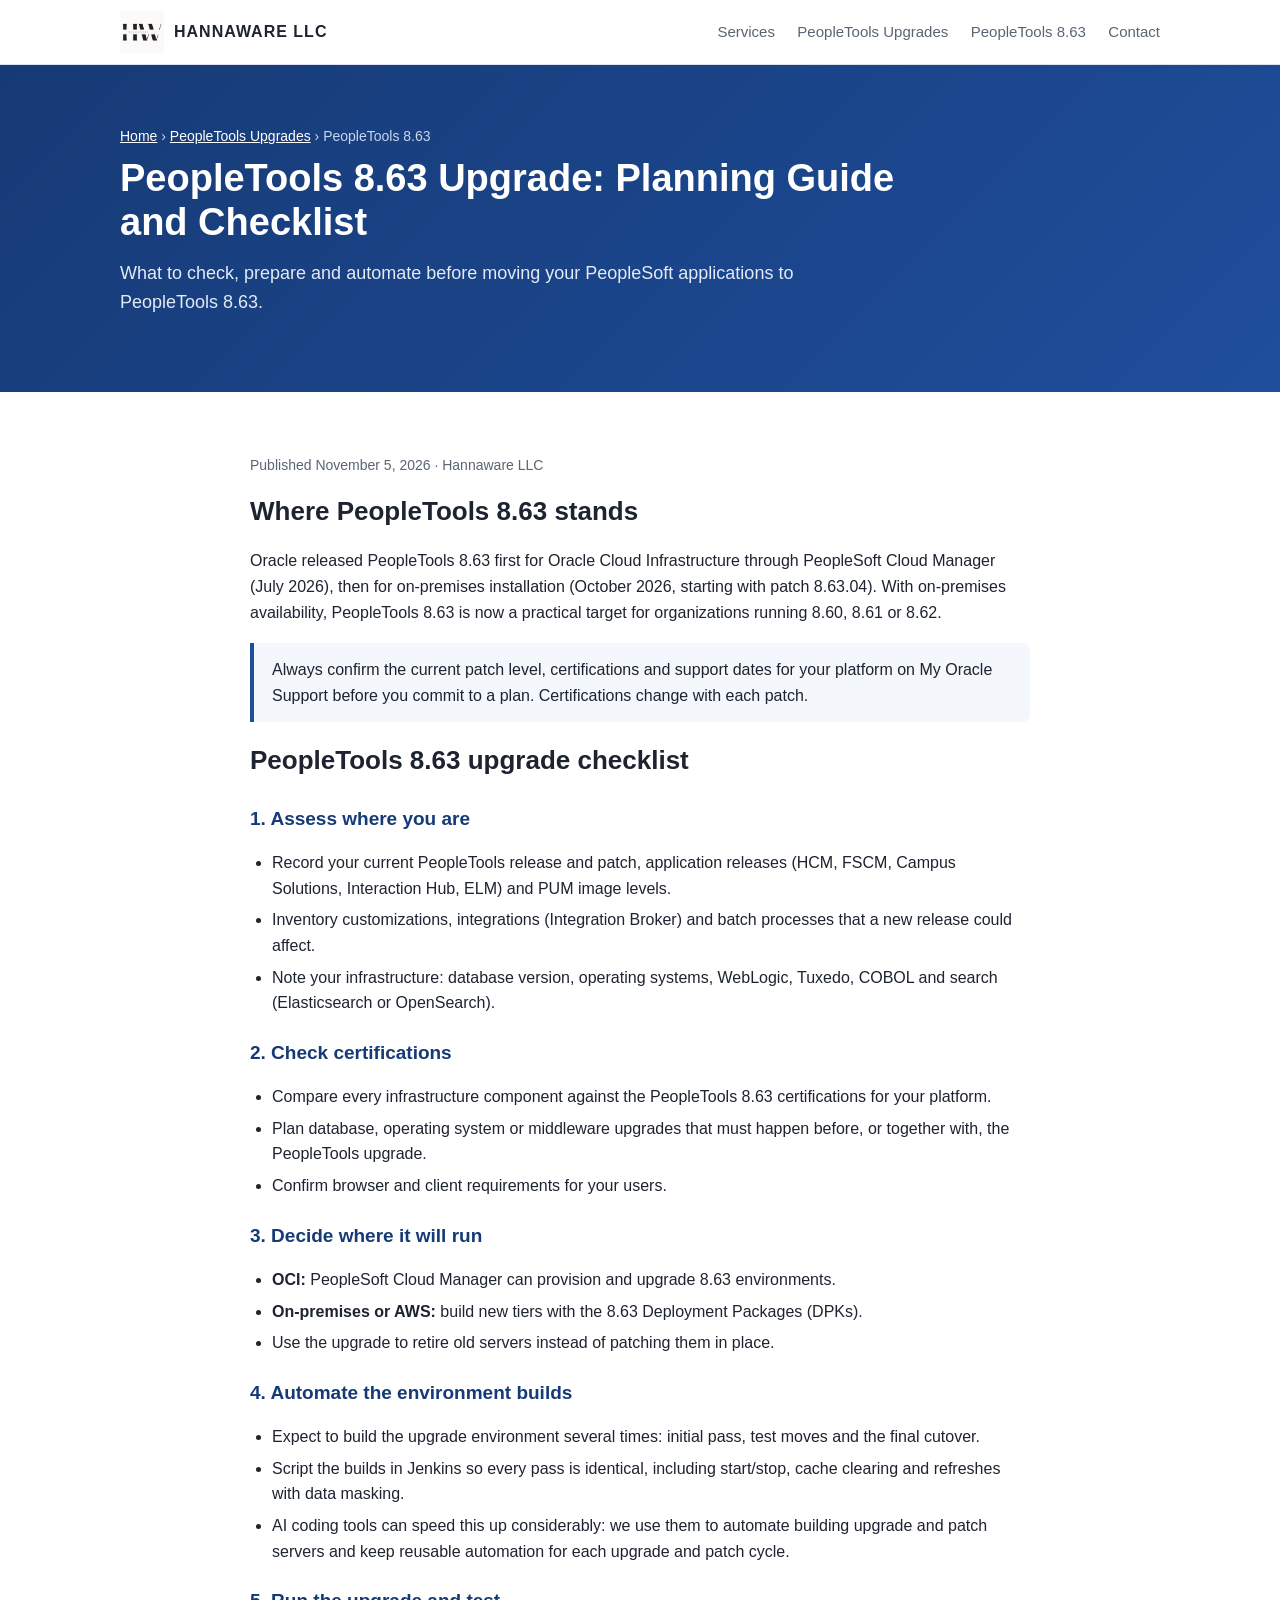
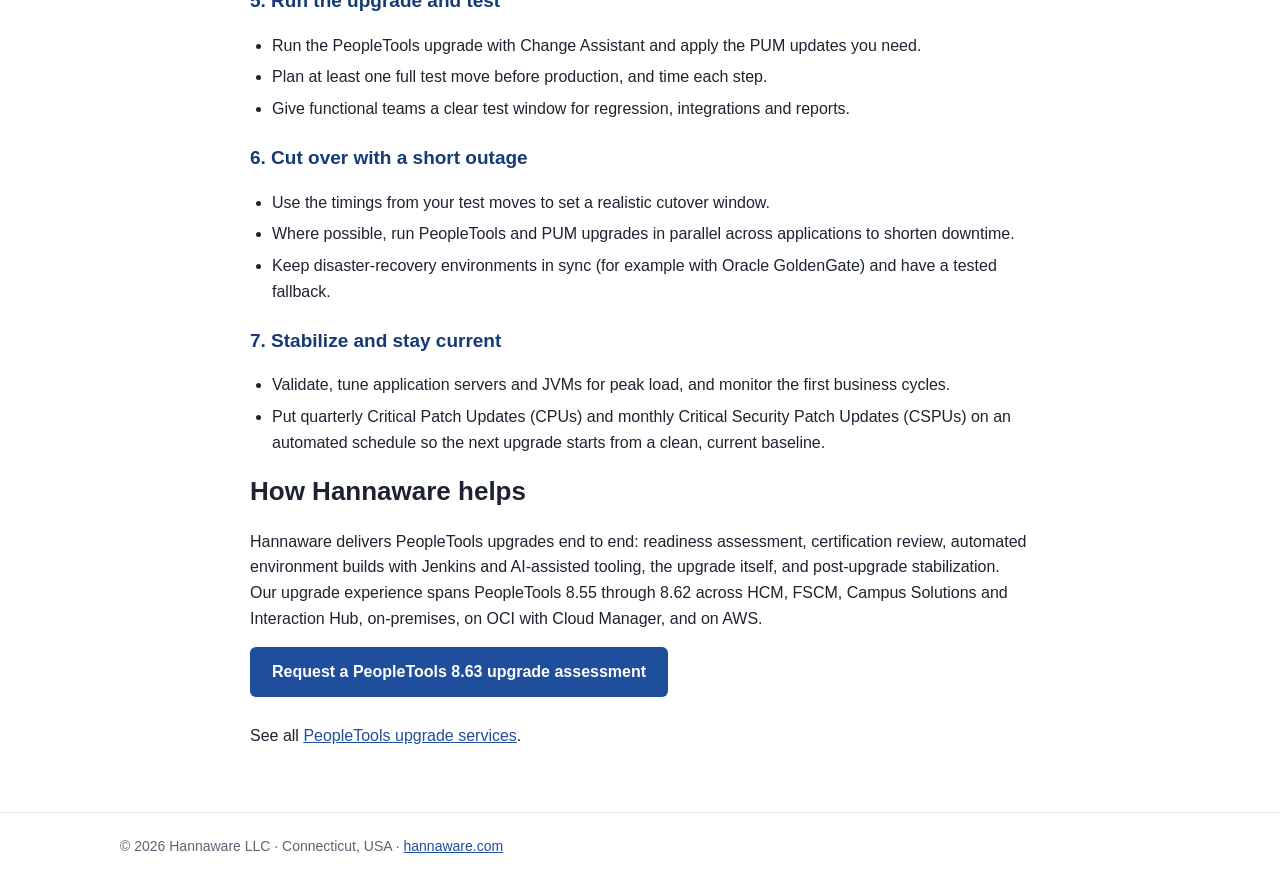
==== peopletools-8-63-upgrade/index.html @ 636952e4 "Add PeopleTools upgrade and 8.63 guide pages; AI build automation Co-Authored-By: Claude Opus 5.5 <n" ====
<!doctype html>
<html lang="en">
<head>
<meta charset="utf-8">
<meta name="viewport" content="width=device-width, initial-scale=1">
<title>PeopleTools 8.63 Upgrade: Planning Guide and Checklist | Hannaware</title>
<meta name="description" content="How to plan a PeopleTools 8.63 upgrade: release availability on OCI and on-premises, certification checks, PUM and DPK preparation, testing and cutover, and how to automate upgrade server builds.">
<meta name="keywords" content="PeopleTools 8.63, PeopleTools 8.63 upgrade, PeopleTools upgrade checklist, PeopleTools upgrade plan, upgrade to PeopleTools 8.63, PeopleSoft 8.63, PeopleSoft Cloud Manager 8.63, PeopleTools upgrade automation">
<link rel="canonical" href="https://hannaware.com/peopletools-8-63-upgrade/">
<link rel="icon" href="/logo.jpg" type="image/jpeg">
<meta property="og:type" content="article">
<meta property="og:title" content="PeopleTools 8.63 Upgrade: Planning Guide and Checklist">
<meta property="og:description" content="A practical checklist for planning and running a PeopleTools 8.63 upgrade.">
<meta property="og:url" content="https://hannaware.com/peopletools-8-63-upgrade/">
<meta property="og:image" content="https://hannaware.com/logo.jpg">
<link rel="stylesheet" href="/site.css">
<script type="application/ld+json">
{
  "@context": "https://schema.org",
  "@type": "Article",
  "headline": "PeopleTools 8.63 Upgrade: Planning Guide and Checklist",
  "datePublished": "2026-11-05",
  "dateModified": "2026-11-05",
  "author": { "@type": "Organization", "name": "Hannaware LLC", "url": "https://hannaware.com/" },
  "publisher": { "@type": "Organization", "name": "Hannaware LLC", "logo": { "@type": "ImageObject", "url": "https://hannaware.com/logo.jpg" } },
  "mainEntityOfPage": "https://hannaware.com/peopletools-8-63-upgrade/"
}
</script>
</head>
<body>

<header>
  <div class="wrap">
    <a class="brand" href="/"><img src="/logo.jpg" alt="Hannaware LLC logo">HANNAWARE LLC</a>
    <nav>
      <a href="/#services">Services</a>
      <a href="/peopletools-upgrade/">PeopleTools Upgrades</a>
      <a href="/peopletools-8-63-upgrade/">PeopleTools 8.63</a>
      <a href="/#contact">Contact</a>
    </nav>
  </div>
</header>

<div class="hero">
  <div class="wrap">
    <div class="crumb"><a href="/">Home</a> &rsaquo; <a href="/peopletools-upgrade/">PeopleTools Upgrades</a> &rsaquo; PeopleTools 8.63</div>
    <h1>PeopleTools 8.63 Upgrade: Planning Guide and Checklist</h1>
    <p>What to check, prepare and automate before moving your PeopleSoft applications to PeopleTools 8.63.</p>
  </div>
</div>

<section>
  <div class="wrap narrow">
    <article>
      <p class="meta">Published November 5, 2026 &middot; Hannaware LLC</p>

      <h2>Where PeopleTools 8.63 stands</h2>
      <p>Oracle released PeopleTools 8.63 first for Oracle Cloud Infrastructure through PeopleSoft Cloud Manager (July 2026), then for on-premises installation (October 2026, starting with patch 8.63.04). With on-premises availability, PeopleTools 8.63 is now a practical target for organizations running 8.60, 8.61 or 8.62.</p>
      <div class="callout">Always confirm the current patch level, certifications and support dates for your platform on My Oracle Support before you commit to a plan. Certifications change with each patch.</div>

      <h2>PeopleTools 8.63 upgrade checklist</h2>

      <h3>1. Assess where you are</h3>
      <ul>
        <li>Record your current PeopleTools release and patch, application releases (HCM, FSCM, Campus Solutions, Interaction Hub, ELM) and PUM image levels.</li>
        <li>Inventory customizations, integrations (Integration Broker) and batch processes that a new release could affect.</li>
        <li>Note your infrastructure: database version, operating systems, WebLogic, Tuxedo, COBOL and search (Elasticsearch or OpenSearch).</li>
      </ul>

      <h3>2. Check certifications</h3>
      <ul>
        <li>Compare every infrastructure component against the PeopleTools 8.63 certifications for your platform.</li>
        <li>Plan database, operating system or middleware upgrades that must happen before, or together with, the PeopleTools upgrade.</li>
        <li>Confirm browser and client requirements for your users.</li>
      </ul>

      <h3>3. Decide where it will run</h3>
      <ul>
        <li><b>OCI:</b> PeopleSoft Cloud Manager can provision and upgrade 8.63 environments.</li>
        <li><b>On-premises or AWS:</b> build new tiers with the 8.63 Deployment Packages (DPKs).</li>
        <li>Use the upgrade to retire old servers instead of patching them in place.</li>
      </ul>

      <h3>4. Automate the environment builds</h3>
      <ul>
        <li>Expect to build the upgrade environment several times: initial pass, test moves and the final cutover.</li>
        <li>Script the builds in Jenkins so every pass is identical, including start/stop, cache clearing and refreshes with data masking.</li>
        <li>AI coding tools can speed this up considerably: we use them to automate building upgrade and patch servers and keep reusable automation for each upgrade and patch cycle.</li>
      </ul>

      <h3>5. Run the upgrade and test</h3>
      <ul>
        <li>Run the PeopleTools upgrade with Change Assistant and apply the PUM updates you need.</li>
        <li>Plan at least one full test move before production, and time each step.</li>
        <li>Give functional teams a clear test window for regression, integrations and reports.</li>
      </ul>

      <h3>6. Cut over with a short outage</h3>
      <ul>
        <li>Use the timings from your test moves to set a realistic cutover window.</li>
        <li>Where possible, run PeopleTools and PUM upgrades in parallel across applications to shorten downtime.</li>
        <li>Keep disaster-recovery environments in sync (for example with Oracle GoldenGate) and have a tested fallback.</li>
      </ul>

      <h3>7. Stabilize and stay current</h3>
      <ul>
        <li>Validate, tune application servers and JVMs for peak load, and monitor the first business cycles.</li>
        <li>Put quarterly Critical Patch Updates (CPUs) and monthly Critical Security Patch Updates (CSPUs) on an automated schedule so the next upgrade starts from a clean, current baseline.</li>
      </ul>

      <h2>How Hannaware helps</h2>
      <p>Hannaware delivers PeopleTools upgrades end to end: readiness assessment, certification review, automated environment builds with Jenkins and AI-assisted tooling, the upgrade itself, and post-upgrade stabilization. Our upgrade experience spans PeopleTools 8.55 through 8.62 across HCM, FSCM, Campus Solutions and Interaction Hub, on-premises, on OCI with Cloud Manager, and on AWS.</p>
      <p><a class="btn btn-primary" href="/#contact">Request a PeopleTools 8.63 upgrade assessment</a></p>
      <p>See all <a href="/peopletools-upgrade/">PeopleTools upgrade services</a>.</p>
    </article>
  </div>
</section>

<footer>
  <div class="wrap">&copy; 2026 Hannaware LLC &middot; Connecticut, USA &middot; <a href="/">hannaware.com</a></div>
</footer>
</body>
</html>
---- site.css ----
:root { --blue: #1F4E9C; --blue-dark: #163a75; --ink: #1d2330; --muted: #5a6475; --line: #dde3ee; --bg: #ffffff; --bg-soft: #f4f7fc; }
* { box-sizing: border-box; }
body { margin: 0; font-family: "Segoe UI", Calibri, Arial, sans-serif; color: var(--ink); background: var(--bg); line-height: 1.6; }
a { color: var(--blue); }
.wrap { max-width: 1080px; margin: 0 auto; padding: 0 20px; }
.narrow { max-width: 820px; }
header { border-bottom: 1px solid var(--line); background: #fff; position: sticky; top: 0; z-index: 10; }
header .wrap { display: flex; align-items: center; justify-content: space-between; gap: 16px; padding-top: 10px; padding-bottom: 10px; }
.brand { display: flex; align-items: center; gap: 10px; text-decoration: none; color: var(--ink); font-weight: 700; letter-spacing: 1px; }
.brand img { width: 44px; height: 44px; }
nav a { margin-left: 18px; text-decoration: none; color: var(--muted); font-size: 15px; }
nav a:hover { color: var(--blue); }
.hero { background: linear-gradient(135deg, var(--blue-dark), var(--blue)); color: #fff; padding: 60px 0 52px; }
.hero h1 { font-size: 38px; line-height: 1.15; margin: 0 0 14px; max-width: 820px; }
.hero p { font-size: 18px; max-width: 760px; margin: 0 0 24px; color: #e3eaf7; }
.crumb { font-size: 14px; color: #c9d6ee; margin-bottom: 10px; }
.crumb a { color: #fff; }
.btn { display: inline-block; padding: 12px 22px; border-radius: 6px; text-decoration: none; font-weight: 600; margin: 0 10px 10px 0; }
.btn-light { background: #fff; color: var(--blue); }
.btn-outline { border: 1px solid #fff; color: #fff; }
.btn-primary { background: var(--blue); color: #fff; }
section { padding: 48px 0; }
section.soft { background: var(--bg-soft); }
h2 { font-size: 26px; margin: 0 0 10px; }
h3 { font-size: 19px; margin: 22px 0 8px; color: var(--blue-dark); }
.lead { color: var(--muted); margin: 0 0 24px; max-width: 780px; }
.grid { display: grid; gap: 20px; grid-template-columns: repeat(auto-fit, minmax(240px, 1fr)); }
.card { background: #fff; border: 1px solid var(--line); border-radius: 10px; padding: 22px; }
.card h3 { margin: 0 0 10px; font-size: 18px; color: var(--blue); }
.card ul { margin: 0; padding-left: 18px; }
.card li, article li { margin-bottom: 6px; }
article ol, article ul { padding-left: 22px; }
.callout { border-left: 4px solid var(--blue); background: var(--bg-soft); padding: 14px 18px; border-radius: 0 8px 8px 0; margin: 18px 0; }
.meta { color: var(--muted); font-size: 14px; }
footer { border-top: 1px solid var(--line); padding: 22px 0; color: var(--muted); font-size: 14px; }
@media (max-width: 640px) { nav { display: none; } .hero { padding: 40px 0; } .hero h1 { font-size: 28px; } }
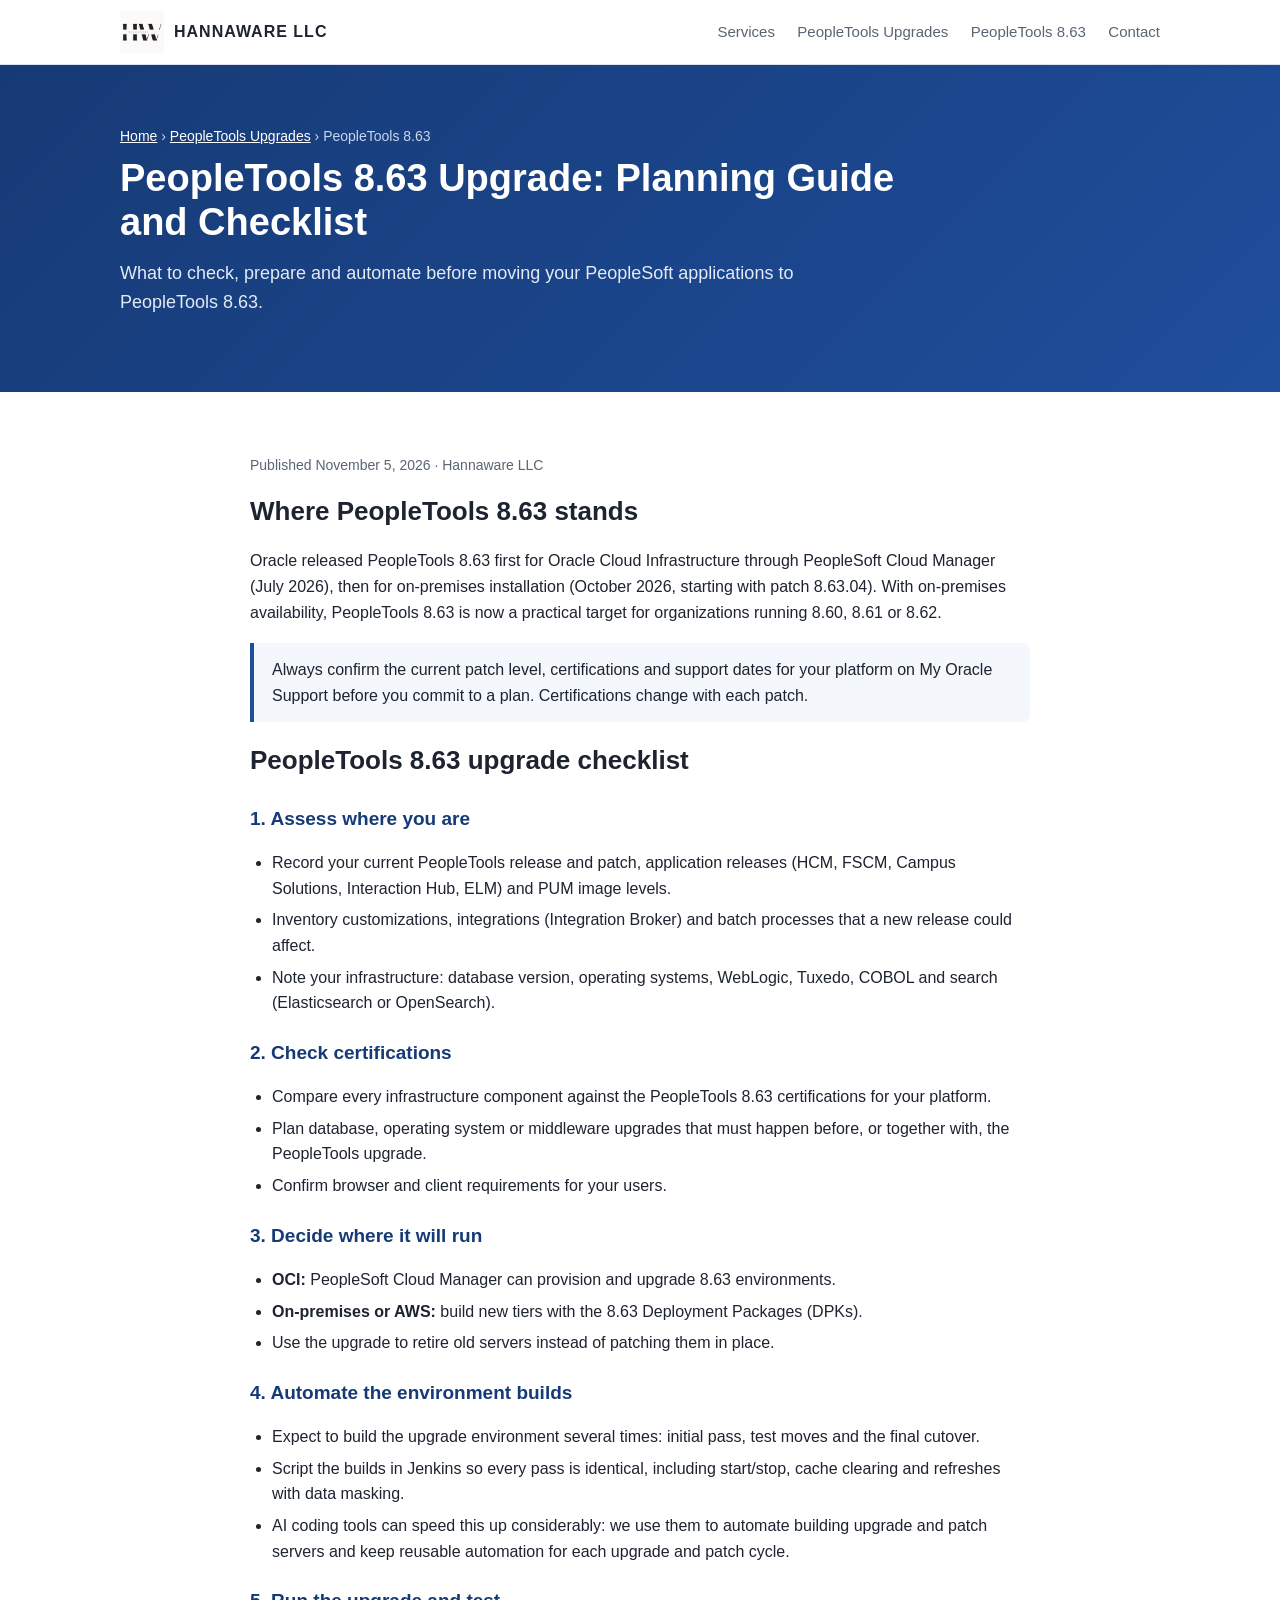
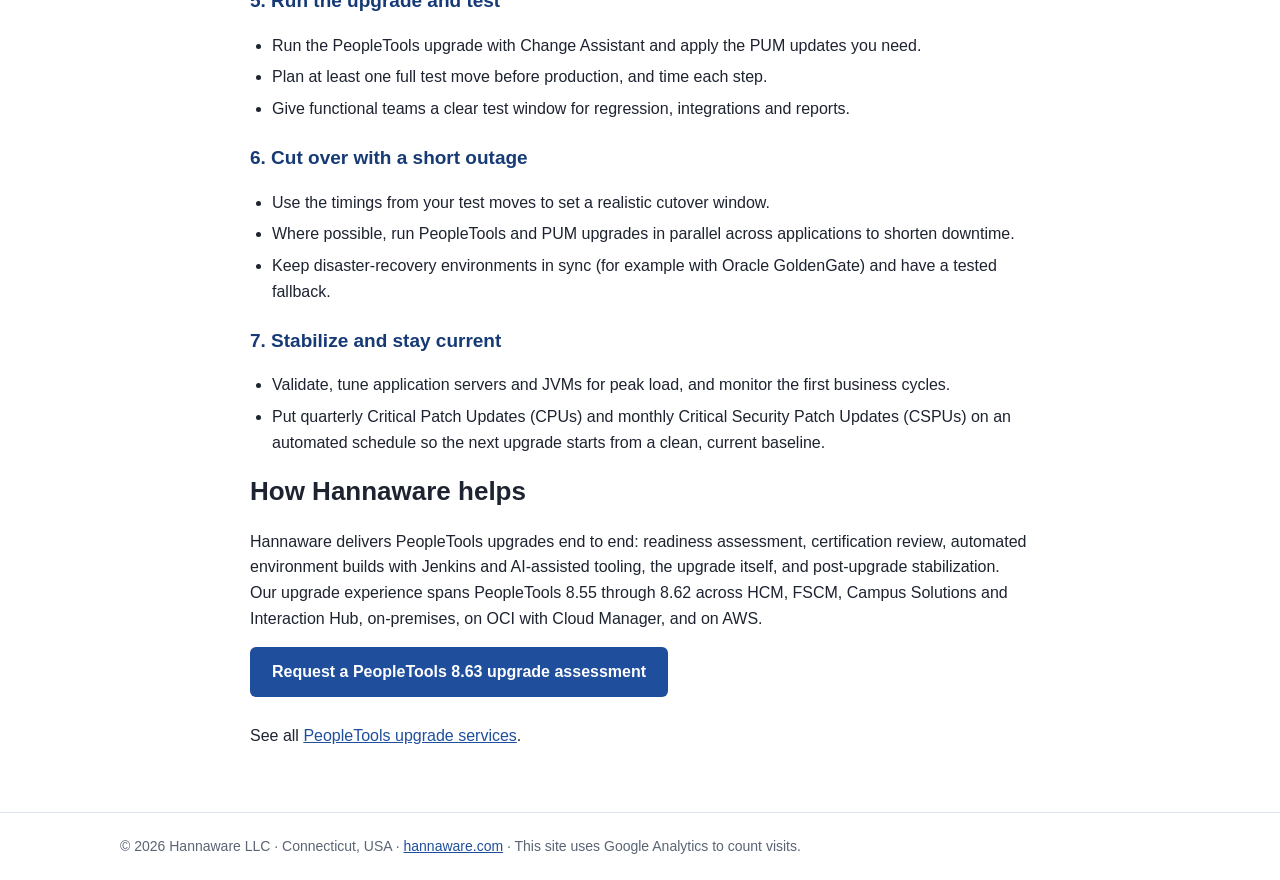
==== commit f6b40d0d: "Add Google Tag Manager (GTM-W7T7HLTK) and analytics note to all pages Co-Authored-By: Claude Opus 5." ====
--- a/peopletools-8-63-upgrade/index.html
+++ b/peopletools-8-63-upgrade/index.html
@@ -2,6 +2,12 @@
 <html lang="en">
 <head>
 <meta charset="utf-8">
+<script async src="https://www.googletagmanager.com/gtm.js?id=GTM-W7T7HLTK"></script>
+<script>
+  window.dataLayer = window.dataLayer || [];
+  function gtag(){dataLayer.push(arguments);}
+  gtag('js', new Date());
+</script>
 <meta name="viewport" content="width=device-width, initial-scale=1">
 <title>PeopleTools 8.63 Upgrade: Planning Guide and Checklist | Hannaware</title>
 <meta name="description" content="How to plan a PeopleTools 8.63 upgrade: release availability on OCI and on-premises, certification checks, PUM and DPK preparation, testing and cutover, and how to automate upgrade server builds.">
@@ -117,7 +123,7 @@
 </section>
 
 <footer>
-  <div class="wrap">&copy; 2026 Hannaware LLC &middot; Connecticut, USA &middot; <a href="/">hannaware.com</a></div>
+  <div class="wrap">&copy; 2026 Hannaware LLC &middot; Connecticut, USA &middot; <a href="/">hannaware.com</a> &middot; This site uses Google Analytics to count visits.</div>
 </footer>
 </body>
 </html>
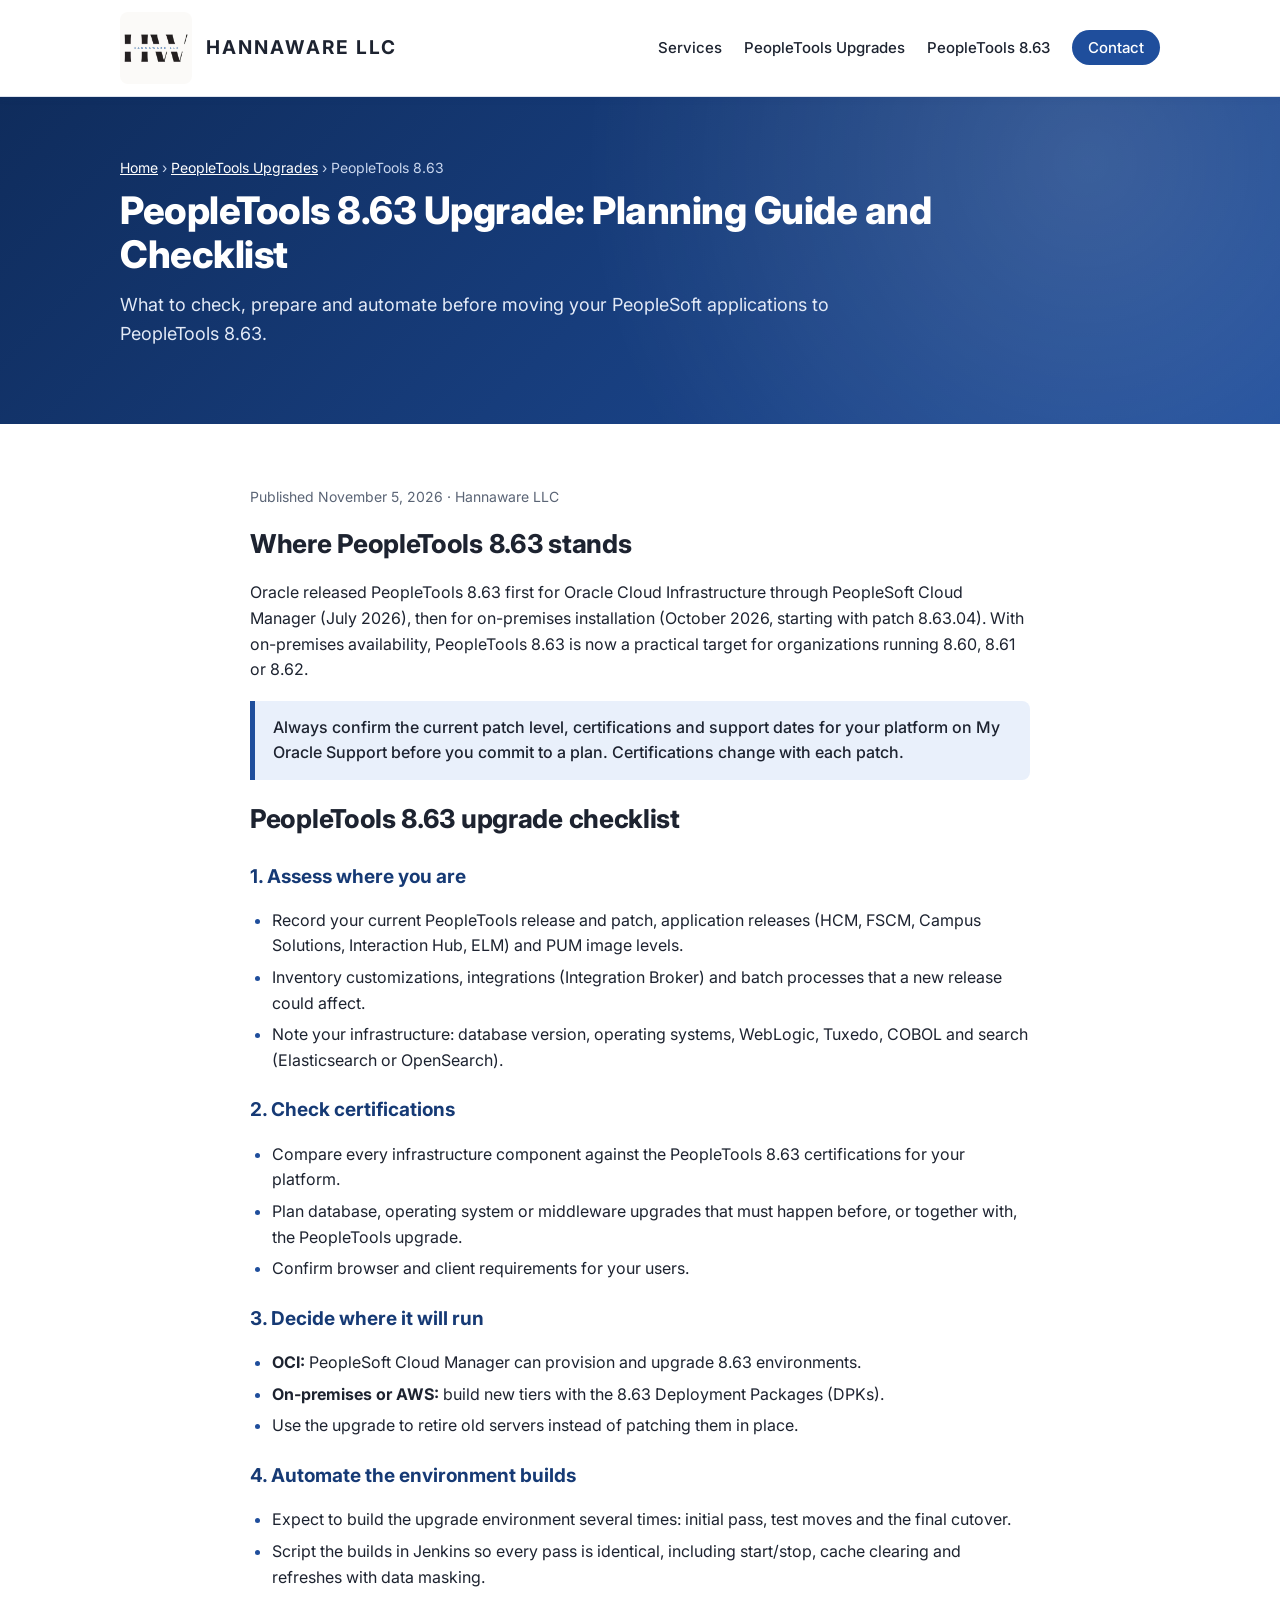
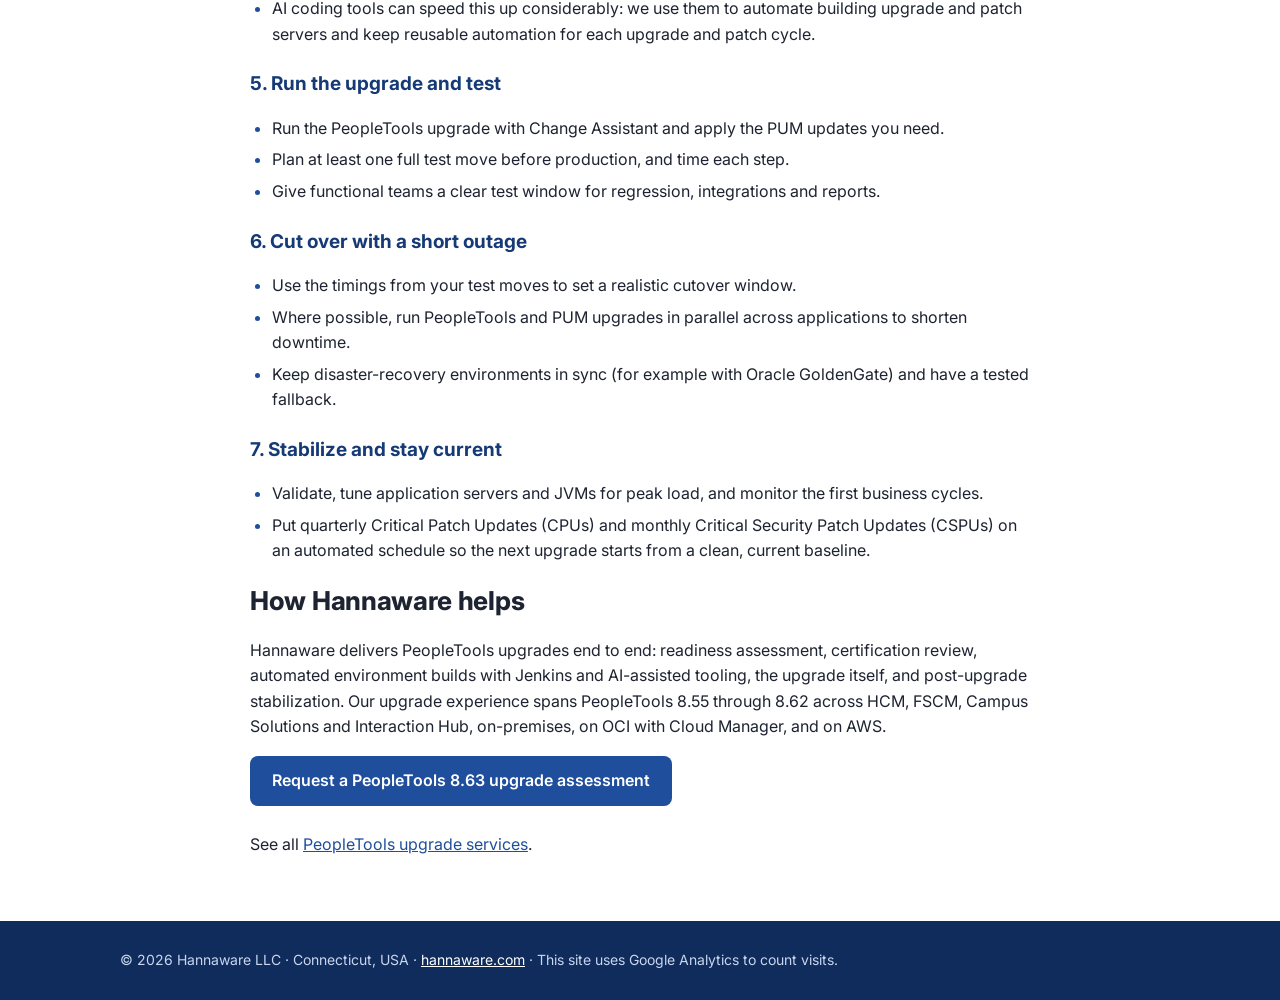
==== commit f8c57528: "Visual polish: Inter font, header shadow, contact button, hero, card accents, dark footer Co-Authore" ====
--- a/peopletools-8-63-upgrade/index.html
+++ b/peopletools-8-63-upgrade/index.html
@@ -19,7 +19,9 @@
 <meta property="og:description" content="A practical checklist for planning and running a PeopleTools 8.63 upgrade.">
 <meta property="og:url" content="https://hannaware.com/peopletools-8-63-upgrade/">
 <meta property="og:image" content="https://hannaware.com/logo.jpg">
+<link rel="preconnect" href="https://fonts.googleapis.com"><link rel="preconnect" href="https://fonts.gstatic.com" crossorigin><link href="https://fonts.googleapis.com/css2?family=Inter:wght@400;500;600;700;800&display=swap" rel="stylesheet">
 <link rel="stylesheet" href="/site.css">
+<link rel="stylesheet" href="/theme.css">
 <script type="application/ld+json">
 {
   "@context": "https://schema.org",
--- a/site.css
+++ b/site.css
@@ -7,7 +7,8 @@
 header { border-bottom: 1px solid var(--line); background: #fff; position: sticky; top: 0; z-index: 10; }
 header .wrap { display: flex; align-items: center; justify-content: space-between; gap: 16px; padding-top: 10px; padding-bottom: 10px; }
 .brand { display: flex; align-items: center; gap: 10px; text-decoration: none; color: var(--ink); font-weight: 700; letter-spacing: 1px; }
-.brand img { width: 44px; height: 44px; }
+.brand img { width: 72px; height: 72px; }
+  @media (max-width: 600px) { .brand img { width: 56px; height: 56px; } }
 nav a { margin-left: 18px; text-decoration: none; color: var(--muted); font-size: 15px; }
 nav a:hover { color: var(--blue); }
 .hero { background: linear-gradient(135deg, var(--blue-dark), var(--blue)); color: #fff; padding: 60px 0 52px; }
--- a/theme.css
+++ b/theme.css
@@ -0,0 +1,36 @@
+/* Visual polish shared by all pages. Loaded after the base styles. */
+body { font-family: "Inter", "Segoe UI", Calibri, Arial, sans-serif; -webkit-font-smoothing: antialiased; }
+
+header { box-shadow: 0 1px 8px rgba(22, 58, 117, 0.08); background: rgba(255, 255, 255, 0.97); }
+header .wrap { padding-top: 12px; padding-bottom: 12px; }
+.brand { font-size: 19px; letter-spacing: 2px; gap: 14px; }
+.brand img { border-radius: 8px; }
+nav a { color: var(--ink); font-weight: 500; transition: color 0.15s; }
+nav a:last-child { background: var(--blue); color: #fff; padding: 8px 16px; border-radius: 999px; }
+nav a:last-child:hover { background: var(--blue-dark); color: #fff; }
+
+.hero { position: relative; overflow: hidden; background: radial-gradient(circle at 85% 20%, rgba(255, 255, 255, 0.14), transparent 45%), linear-gradient(135deg, #0f2c5c, var(--blue)); }
+.hero h1 { font-weight: 800; letter-spacing: -0.5px; }
+.hero p { line-height: 1.6; }
+
+.btn { border-radius: 8px; transition: transform 0.15s, box-shadow 0.15s, background 0.15s; }
+.btn:hover { transform: translateY(-1px); box-shadow: 0 6px 16px rgba(15, 44, 92, 0.25); }
+.btn-outline:hover { background: rgba(255, 255, 255, 0.12); }
+.btn-primary:hover { background: var(--blue-dark); }
+
+h2 { font-weight: 750; letter-spacing: -0.3px; }
+section > .wrap > h2::after { content: ""; display: block; width: 48px; height: 4px; border-radius: 2px; background: var(--blue); margin-top: 10px; }
+
+.card { border-top: 3px solid var(--blue); box-shadow: 0 2px 10px rgba(22, 58, 117, 0.06); transition: transform 0.15s, box-shadow 0.15s; }
+.card:hover { transform: translateY(-2px); box-shadow: 0 10px 24px rgba(22, 58, 117, 0.12); }
+.card li::marker { color: var(--blue); }
+.card p { margin: 0; color: var(--muted); }
+
+section ul li::marker, section ol li::marker { color: var(--blue); font-weight: 700; }
+#faq h3 { margin-top: 26px; }
+#faq p { color: var(--muted); }
+
+.callout { border-left-width: 5px; background: #e9f0fb; font-weight: 500; }
+
+footer { background: #0f2c5c; color: #c9d6ee; border-top: none; padding: 28px 0; }
+footer a { color: #fff; }
